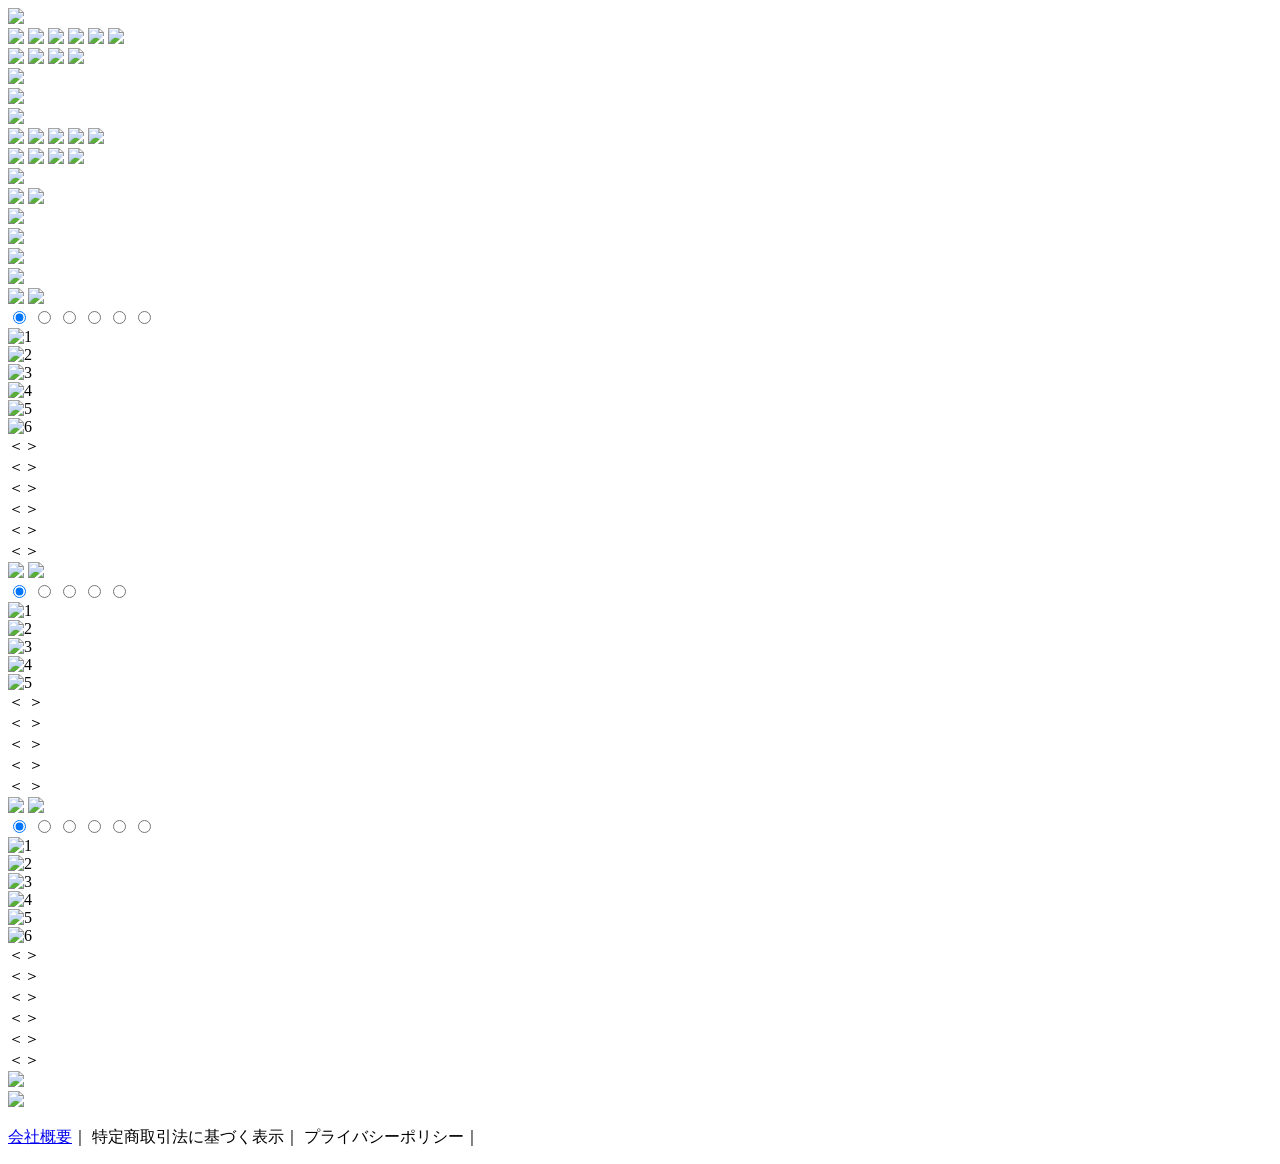
==== index.html @ 99e42de5 "Add files via upload" ====
<!doctype html>
<html>
<head>
<meta charset="UTF-8">
<meta name="viewport" content="width=device-width, initial-scale=1.0">
<link rel="stylesheet" href="css/style.css">

<title>kunoichi</title>

</head>

<body>
	<div class="lp_wrap">
		<section class="fv">
			<img src="img/fv.png">
		</section>
	
		<section class="sv">
			<img class="fade-rightin" src="img/SV_cnt1_img1.png">
			<img class="fade-leftin" src="img/SV_cnt1_img2.png">
			<img class="fade-in" src="img/SV_cnt1_ttl.png">
			<img src="img/cnt1-1.png">
			<img src="img/mov_kekkan.gif">
			<img src="img/cnt1-2.png">
		</section>	
		
		<section class="cnt2">
			<img class="fade-in" src="img/cnt2_ttl.png">
			<img class="wipe-leftin" src="img/cnt2_txt_01.png">
			<img class="wipe-leftin-low" src="img/cnt2_txt_02.png">
			<img src="img/cnt2_01_3.png">
			<div class="kouka"><img class="rotate-box" src="img/cnt2_circle.png"></div>
			<img src="img/cnt2_03.png">
		</section>
		
		<section class="cnt3">
			<img class="fade-in" src="img/cnt3_ttl.png">
		</section>
		
		<section class="cnt4">
			<img class="fade-in" src="img/cnt4_ttl.png">
			<img class="fade-in" src="img/cnt4_img1.png">
			<img src="img/cnt4_03.png">
			<img class="fade-in" src="img/cnt4_img2.png">
			<img src="img/cnt4_05.png">
		</section>
		
		<section class="cnt5">
			<img class="fade-downin" src="img/cnt5_01.png">
			<img class="fade-rightin" src="img/cnt5_02.png">
			<img class="fade-leftin" src="img/cnt5_03.png">
			<img class="fade-rightin" src="img/cnt5_04.png">
		</section>		
		
			<section class="cnt6">
			  <img src="img/cnt6_01.png">
			  <div class="synergy">
				<img class="wipe-in" src="img/cnt6_circle.png">
				<img class="fade-in" src="img/cnt6_txt.png">
			  </div>
			</section>
		
			<section class="cnt7">
				<img src="img/cnt7.png">
			</section>

			<section class="cnt8-9">
				<img src="img/cnt8-9.png">
			</section>
			
			<section class="cnt10">
				<img src="img/cnt10.png">
			</section>

			<section class="cta">
				<img class="btn" src="img/cta_tantai.png">
			</section>
			
			<section class="voice">
				<img class="fade-in" src="img/voice_ttl.png">
				<img src="img/voice_02.png">
				
				<div class="slider-outer case1">
				  <div class="slider-container">
					<input type="radio" name="slider" id="s1" checked>
					<input type="radio" name="slider" id="s2">
					<input type="radio" name="slider" id="s3">
					<input type="radio" name="slider" id="s4">
					<input type="radio" name="slider" id="s5">
					<input type="radio" name="slider" id="s6">

					<div class="slides">
					  <div class="slide-item"><img src="img/case1_1.png" alt="1"></div>
					  <div class="slide-item"><img src="img/case1_2.png" alt="2"></div>
					  <div class="slide-item"><img src="img/case1_3.png" alt="3"></div>
					  <div class="slide-item"><img src="img/case1_4.png" alt="4"></div>
					  <div class="slide-item"><img src="img/case1_5.png" alt="5"></div>
					  <div class="slide-item"><img src="img/case1_6.png" alt="6"></div>
					</div>

					<div class="arrows">
					  <div class="arrow-set" id="arrows1"><label for="s6" class="prev">＜</label><label for="s2" class="next">＞</label></div>
					  <div class="arrow-set" id="arrows2"><label for="s1" class="prev">＜</label><label for="s3" class="next">＞</label></div>
					  <div class="arrow-set" id="arrows3"><label for="s2" class="prev">＜</label><label for="s4" class="next">＞</label></div>
					  <div class="arrow-set" id="arrows4"><label for="s3" class="prev">＜</label><label for="s5" class="next">＞</label></div>
					  <div class="arrow-set" id="arrows5"><label for="s4" class="prev">＜</label><label for="s6" class="next">＞</label></div>
					  <div class="arrow-set" id="arrows6"><label for="s5" class="prev">＜</label><label for="s1" class="next">＞</label></div>
					</div>

					<div class="dots">
					  <label for="s1"></label><label for="s2"></label><label for="s3"></label>
					  <label for="s4"></label><label for="s5"></label><label for="s6"></label>
					</div>
				  </div>
				</div>
				
				<img src="img/voice_04.png">
				<img src="img/voice_05.png">
				<div class="slider-outer">
				  <div class="slider-container">
					<input type="radio" name="slider2" id="s2-1" checked>
					<input type="radio" name="slider2" id="s2-2">
					<input type="radio" name="slider2" id="s2-3">
					<input type="radio" name="slider2" id="s2-4">
					<input type="radio" name="slider2" id="s2-5">

					<div class="slides slides-5">
						<div class="slide-item"><img src="img/case2_1.png" alt="1"></div>
					  	<div class="slide-item"><img src="img/case2_2.png" alt="2"></div>
					  	<div class="slide-item"><img src="img/case2_3.png" alt="3"></div>
					  	<div class="slide-item"><img src="img/case2_4.png" alt="4"></div>
					  	<div class="slide-item"><img src="img/case2_5.png" alt="5"></div>
					</div>

					<div class="arrows">
						<div class="arrow-set" id="arrows2-1">
						  <label for="s2-5" class="prev">＜</label>
						  <label for="s2-2" class="next">＞</label>
						</div>
						<div class="arrow-set" id="arrows2-2">
						  <label for="s2-1" class="prev">＜</label>
						  <label for="s2-3" class="next">＞</label>
						</div>
						<div class="arrow-set" id="arrows2-3">
						  <label for="s2-2" class="prev">＜</label>
						  <label for="s2-4" class="next">＞</label>
						</div>
						<div class="arrow-set" id="arrows2-4">
						  <label for="s2-3" class="prev">＜</label>
						  <label for="s2-5" class="next">＞</label>
						</div>
						<div class="arrow-set" id="arrows2-5">
						  <label for="s2-4" class="prev">＜</label>
						  <label for="s2-1" class="next">＞</label>
						</div>
					  </div>

					<div class="dots">
					  <label for="s2-1"></label>
					  <label for="s2-2"></label>
					  <label for="s2-3"></label>
					  <label for="s2-4"></label>
					  <label for="s2-5"></label>
					</div>
				  </div>
				</div>
				<img src="img/voice_07.png">
				<img src="img/voice_08.png">
				<div class="slider-outer case3">
				  <div class="slider-container">
					<input type="radio" name="slider3" id="s3-1" checked>
					<input type="radio" name="slider3" id="s3-2">
					<input type="radio" name="slider3" id="s3-3">
					<input type="radio" name="slider3" id="s3-4">
					<input type="radio" name="slider3" id="s3-5">
					<input type="radio" name="slider3" id="s3-6">

					<div class="slides">
					  <div class="slide-item"><img src="img/case3_1.png" alt="1"></div>
					  <div class="slide-item"><img src="img/case3_2.png" alt="2"></div>
					  <div class="slide-item"><img src="img/case3_3.png" alt="3"></div>
					  <div class="slide-item"><img src="img/case3_4.png" alt="4"></div>
					  <div class="slide-item"><img src="img/case3_5.png" alt="5"></div>
					  <div class="slide-item"><img src="img/case3_6.png" alt="6"></div>
					</div>

					<div class="arrows">
					  <div class="arrow-set" id="arrows3-1"><label for="s3-6" class="prev">＜</label><label for="s3-2" class="next">＞</label></div>
					  <div class="arrow-set" id="arrows3-2"><label for="s3-1" class="prev">＜</label><label for="s3-3" class="next">＞</label></div>
					  <div class="arrow-set" id="arrows3-3"><label for="s3-2" class="prev">＜</label><label for="s3-4" class="next">＞</label></div>
					  <div class="arrow-set" id="arrows3-4"><label for="s3-3" class="prev">＜</label><label for="s3-5" class="next">＞</label></div>
					  <div class="arrow-set" id="arrows3-5"><label for="s3-4" class="prev">＜</label><label for="s3-6" class="next">＞</label></div>
					  <div class="arrow-set" id="arrows3-6"><label for="s3-5" class="prev">＜</label><label for="s3-1" class="next">＞</label></div>
					</div>

					<div class="dots">
					  <label for="s3-1"></label><label for="s3-2"></label><label for="s3-3"></label>
					  <label for="s3-4"></label><label for="s3-5"></label><label for="s3-6"></label>
					</div>
				  </div>
				</div>
				<img src="img/voice_10.png">
			</section>

			<section class="cnt7cta">
				<img class="btn_2" src="img/cta.png">
			</section>
			
			<section class="footer">
				<p><a href="company.html">会社概要</a>｜
					<a>特定商取引法に基づく表示</a>｜
					<a>プライバシーポリシー</a>｜</p>
			</section>
	</div>
	<script src="js/main.js"></script>
</body>
</html>
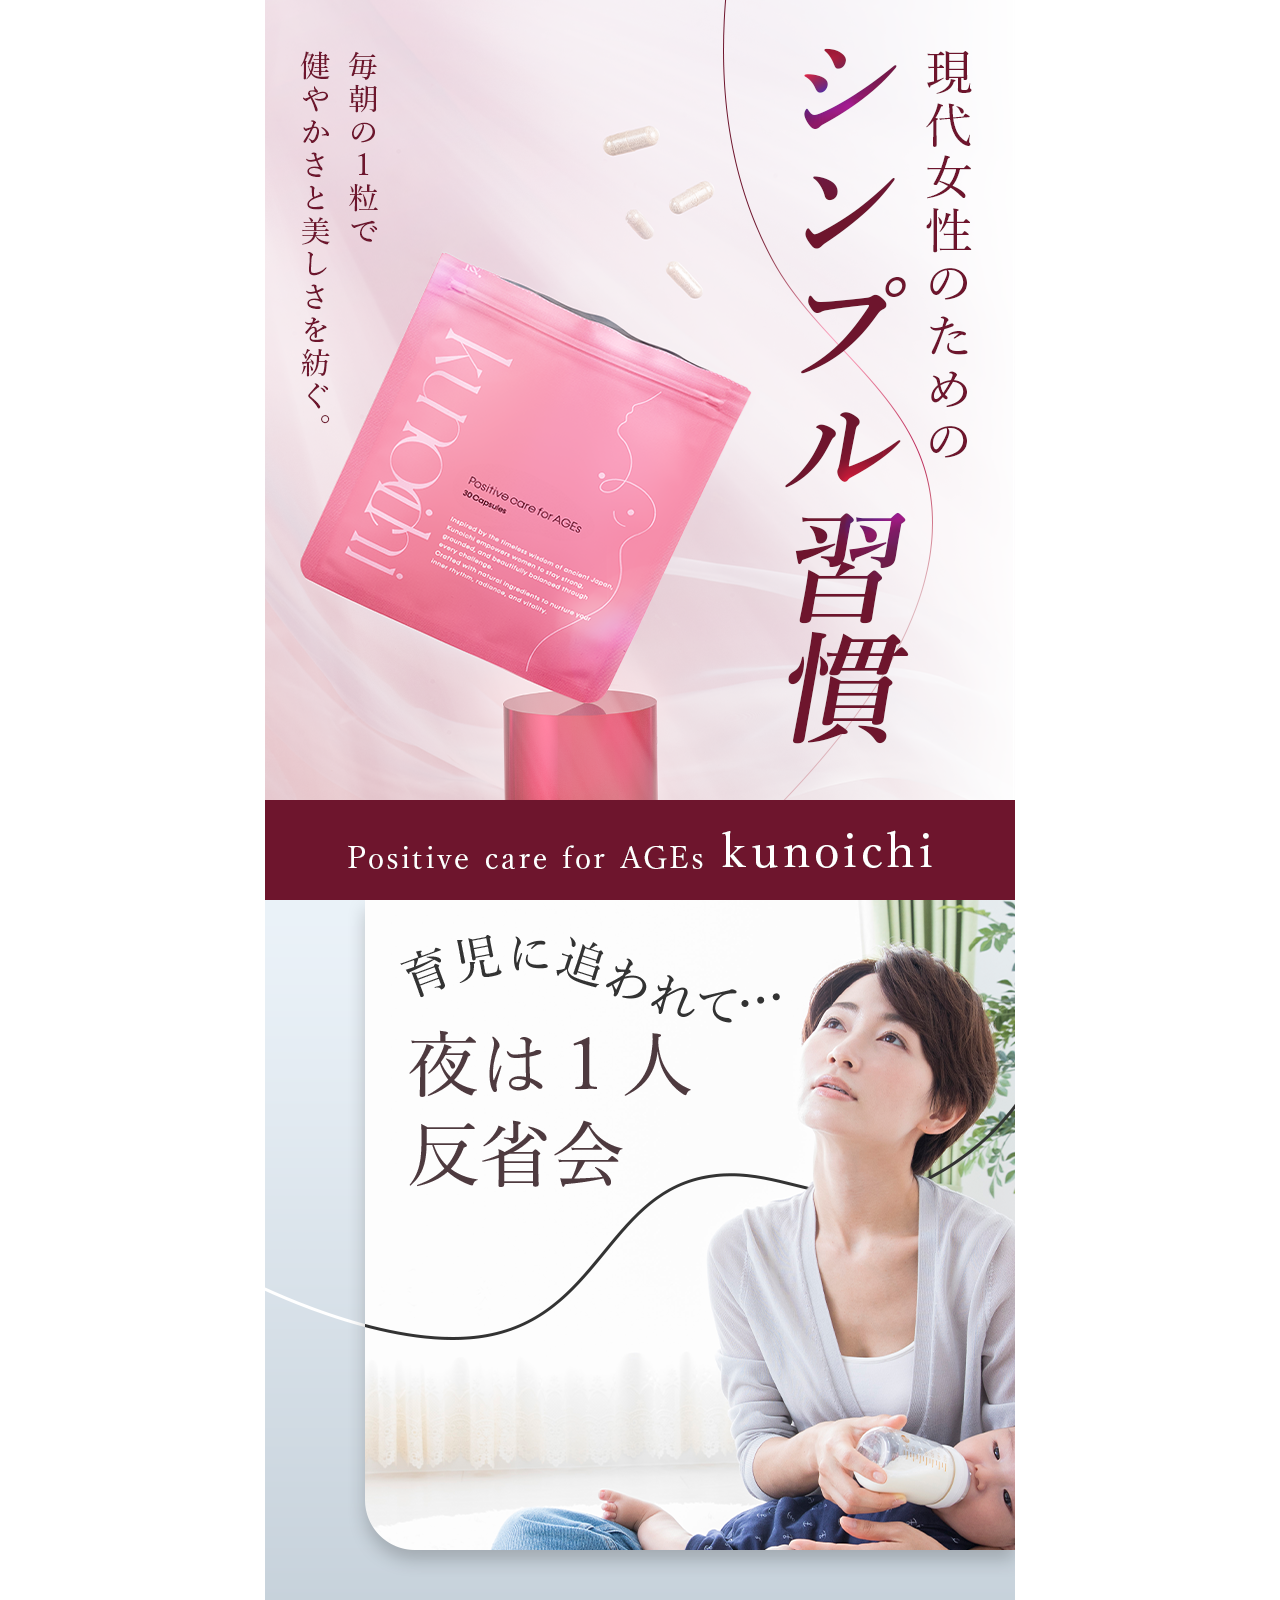
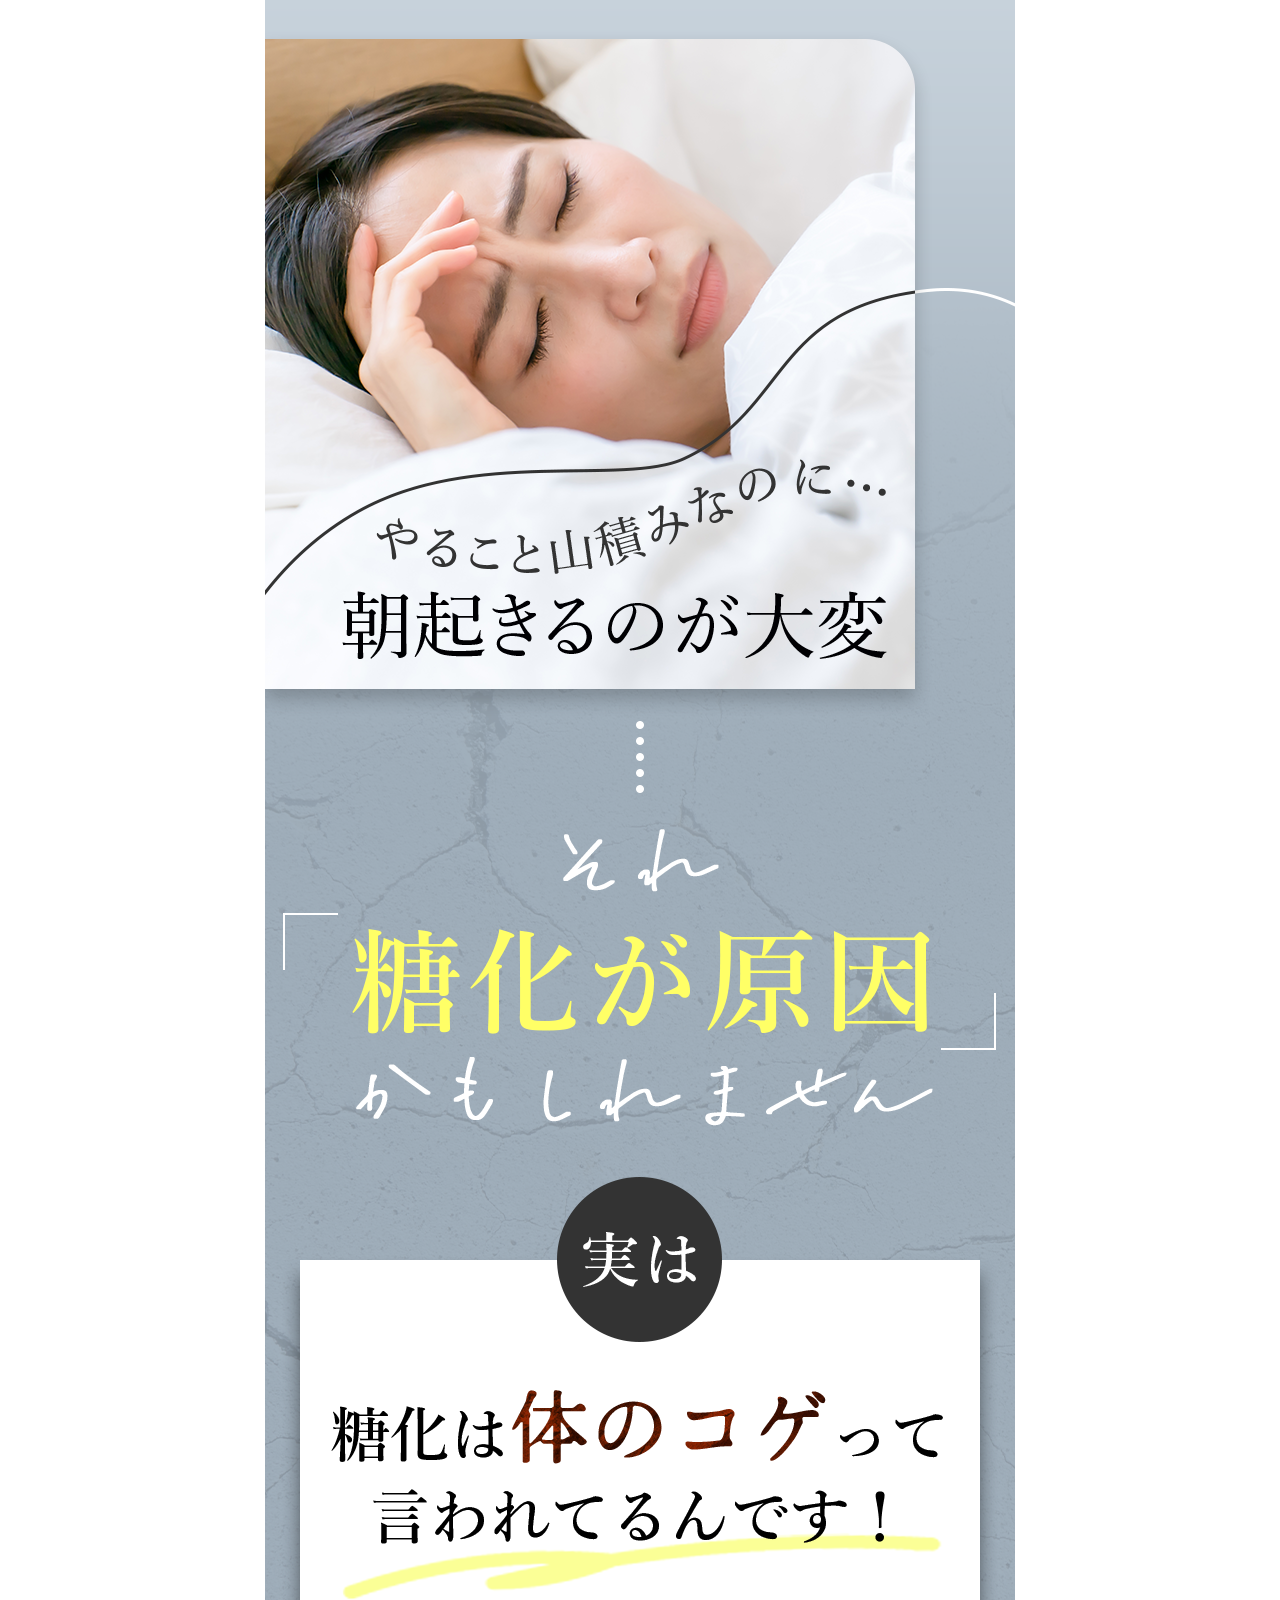
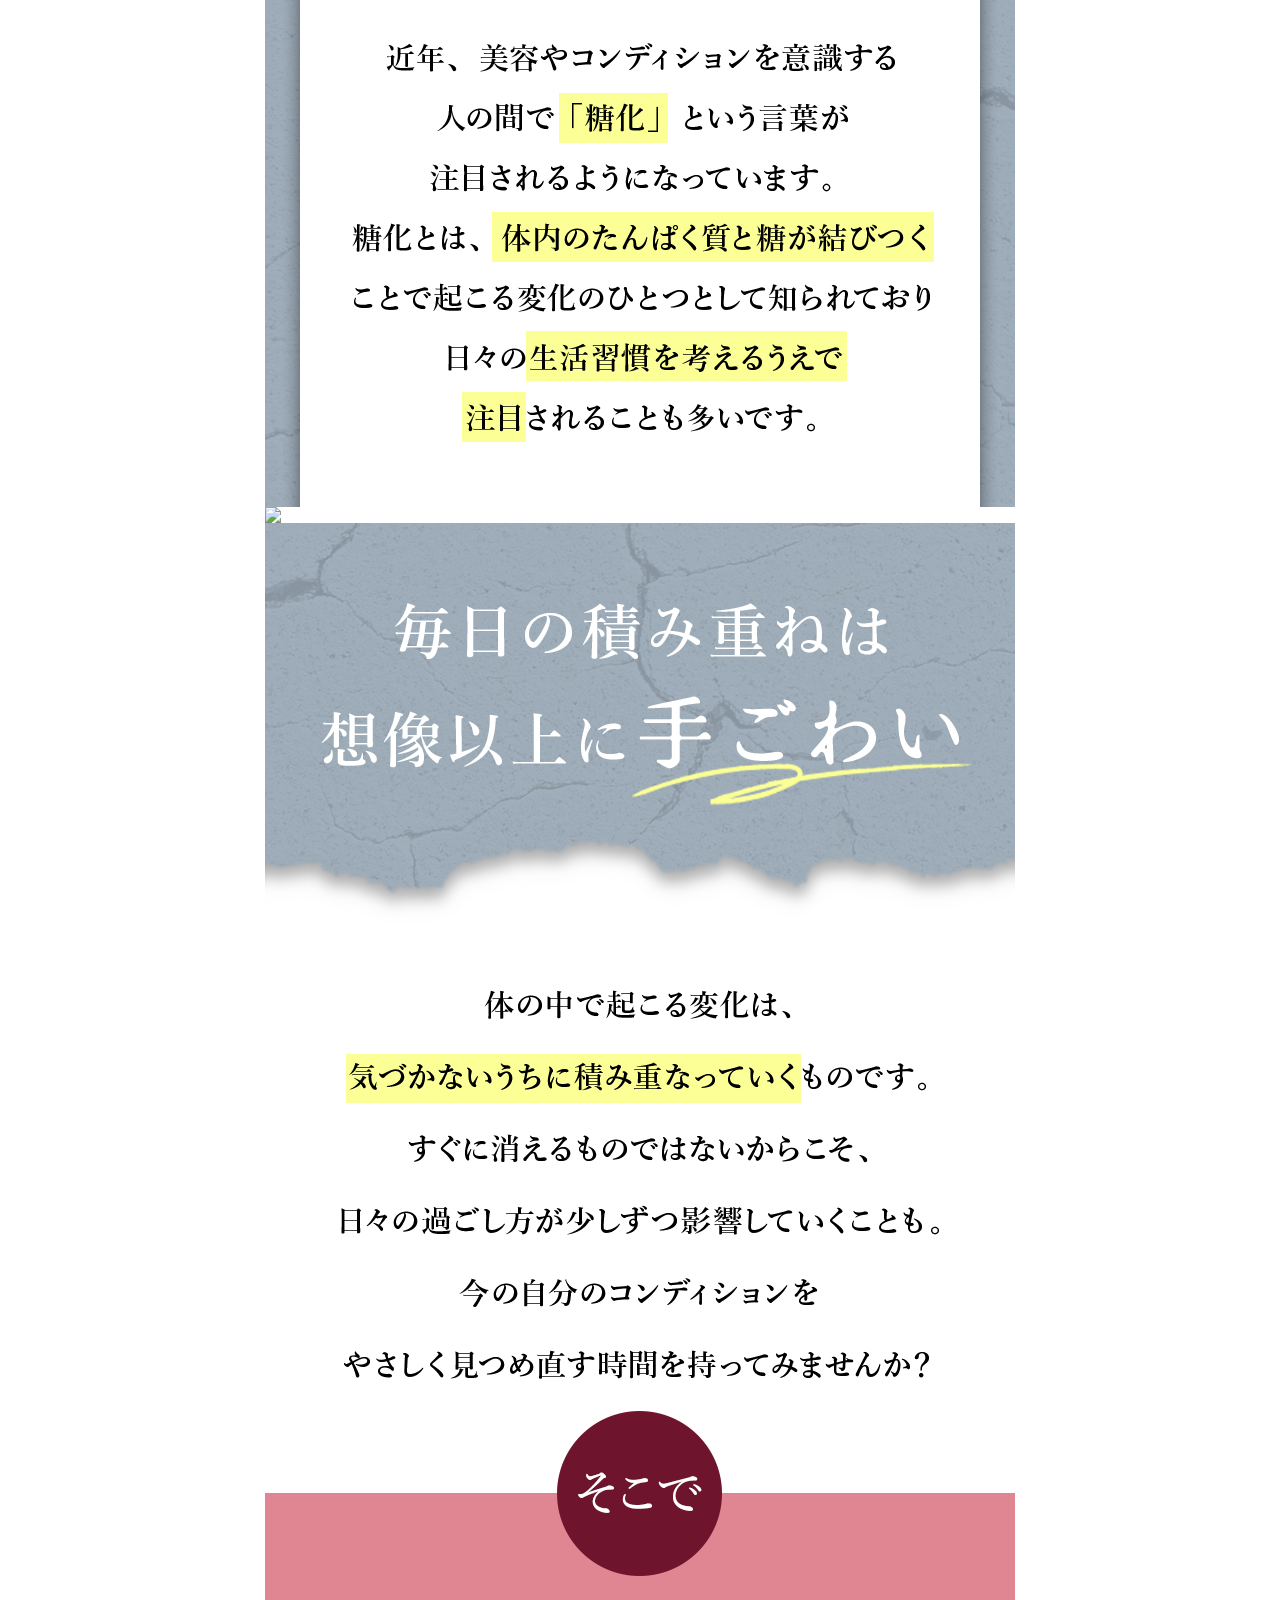
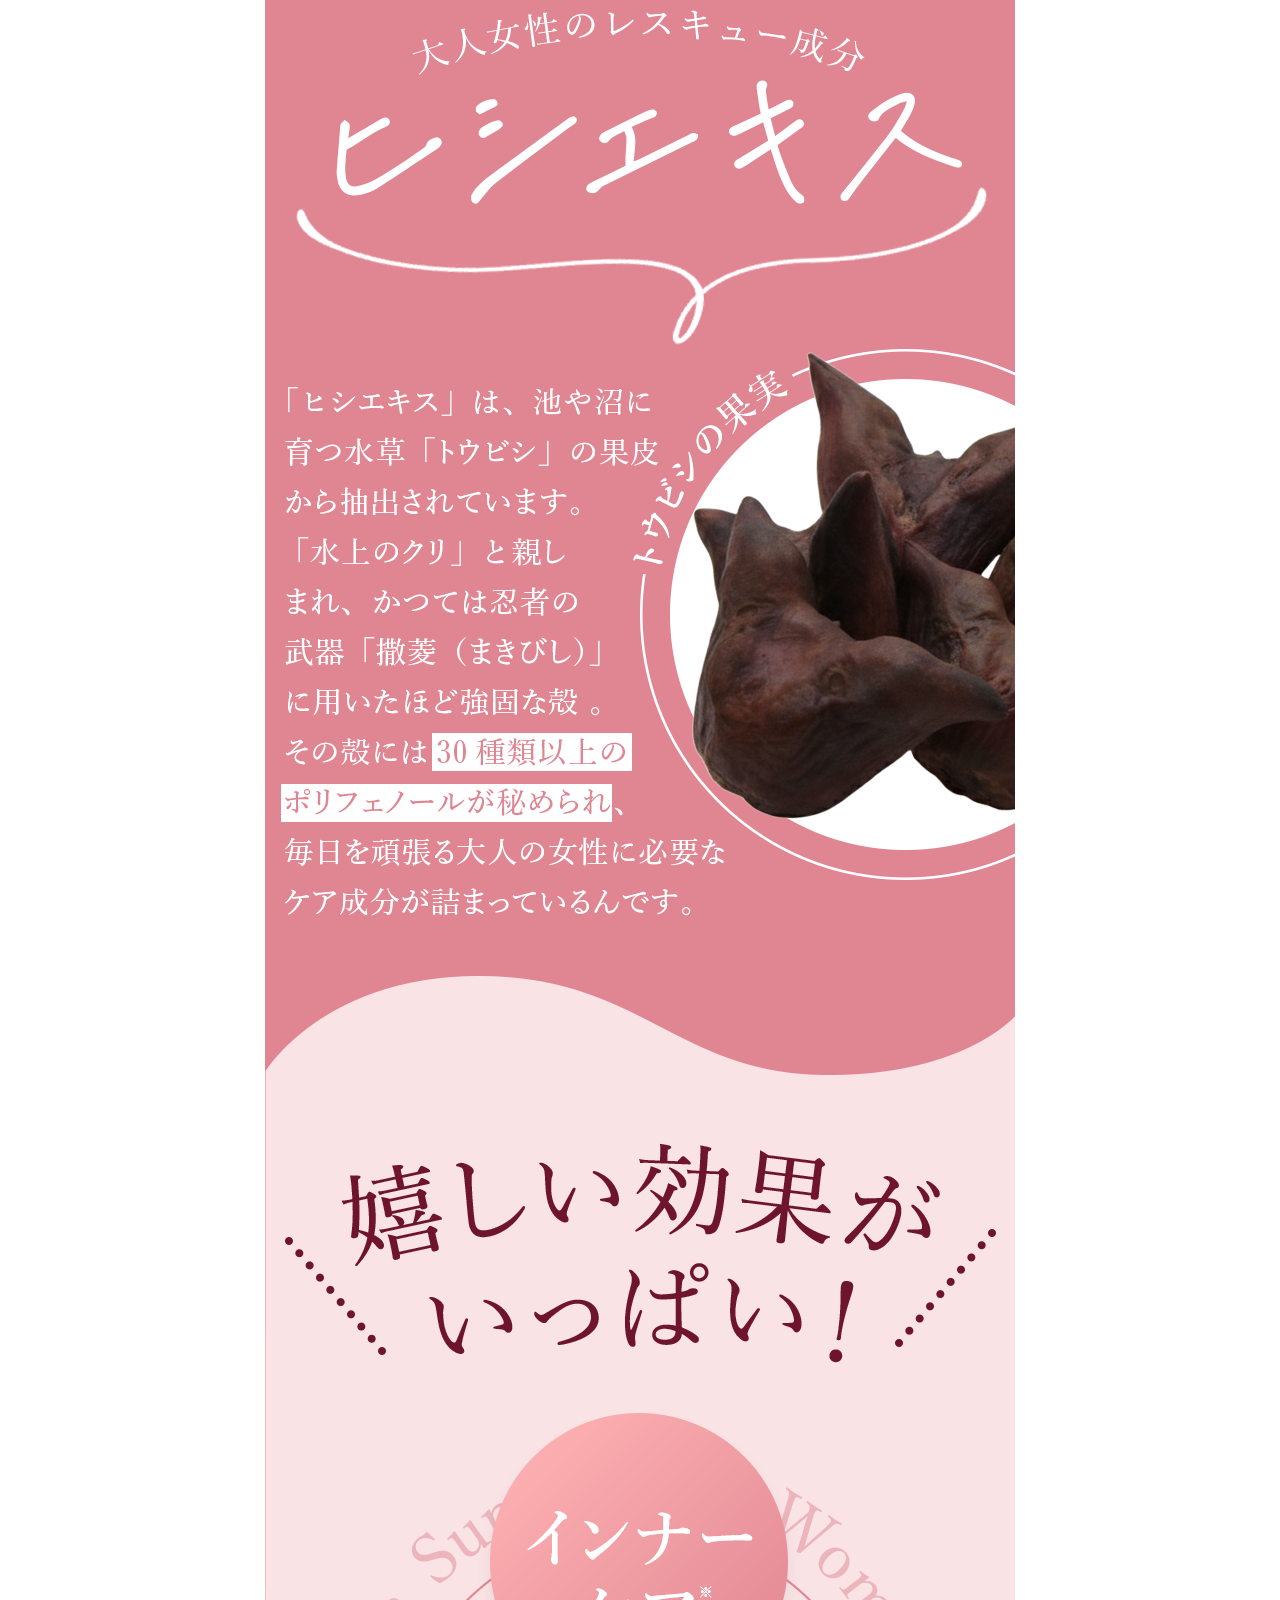
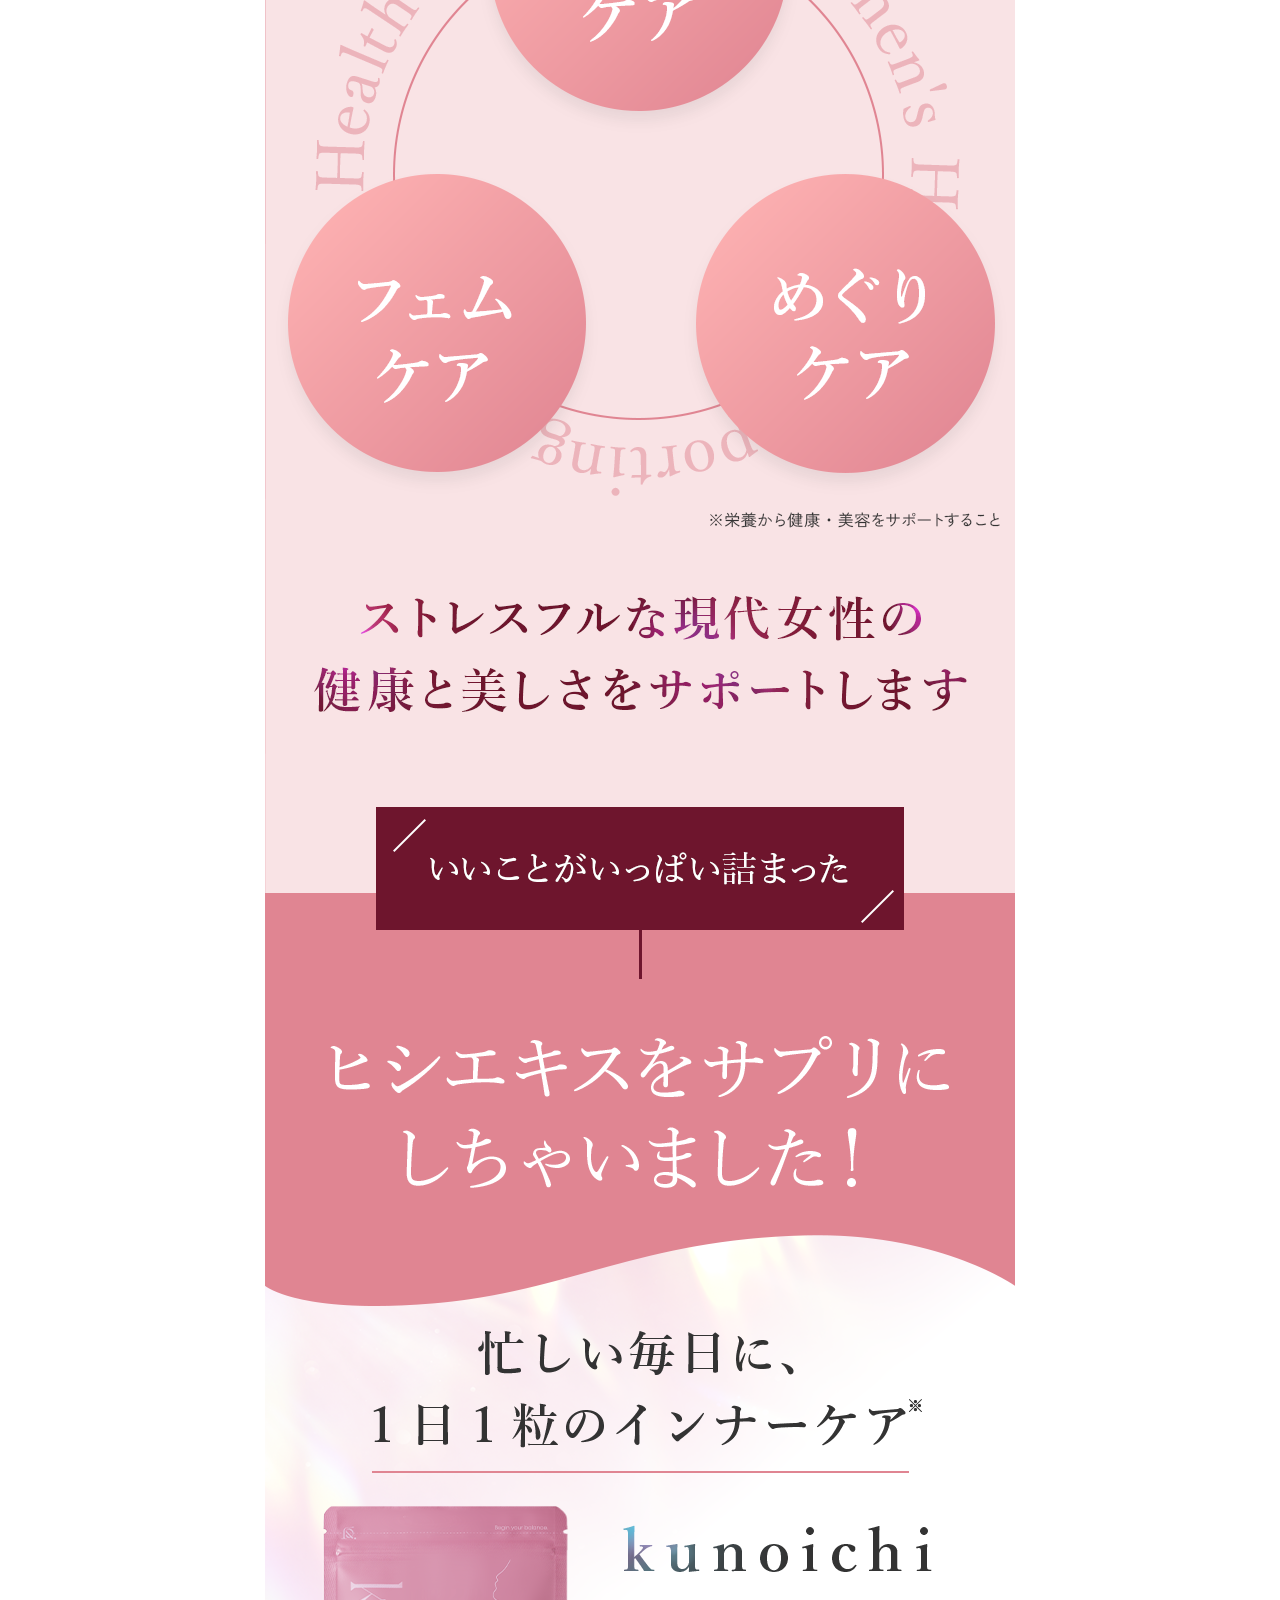
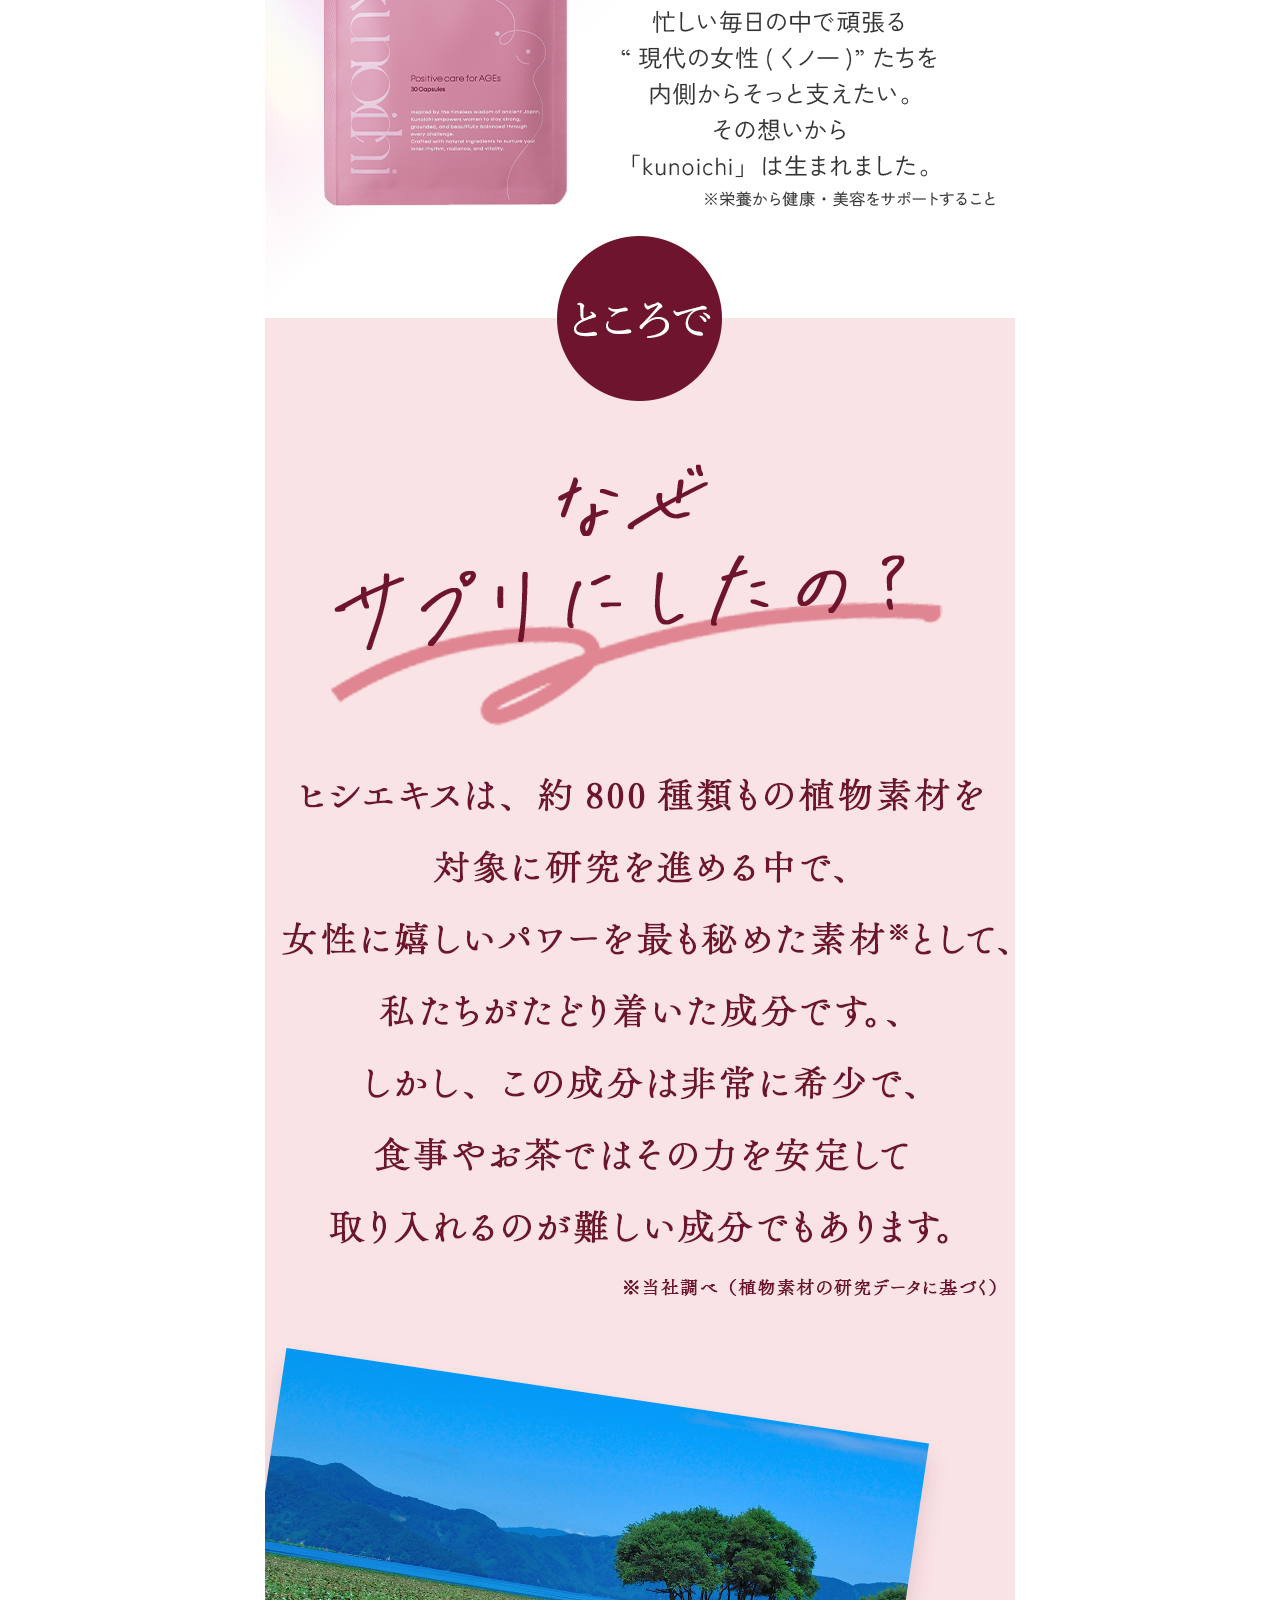
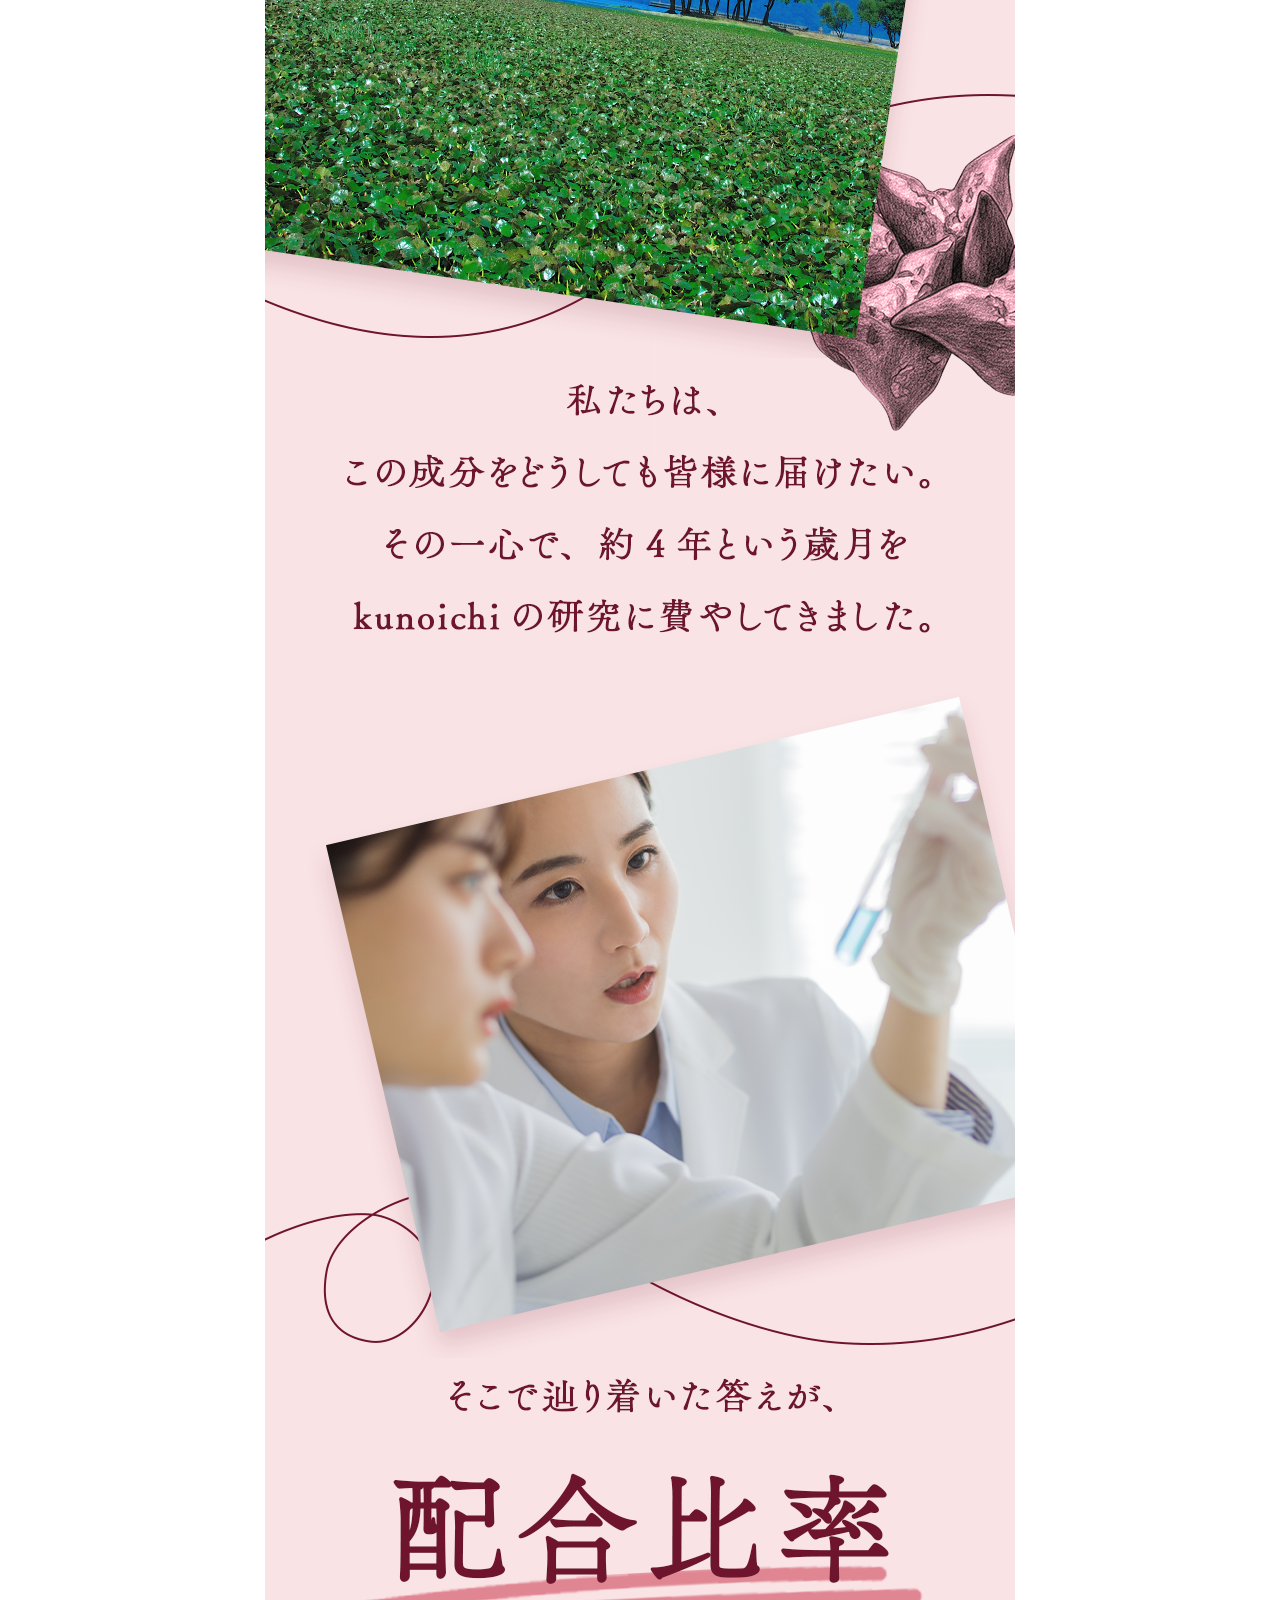
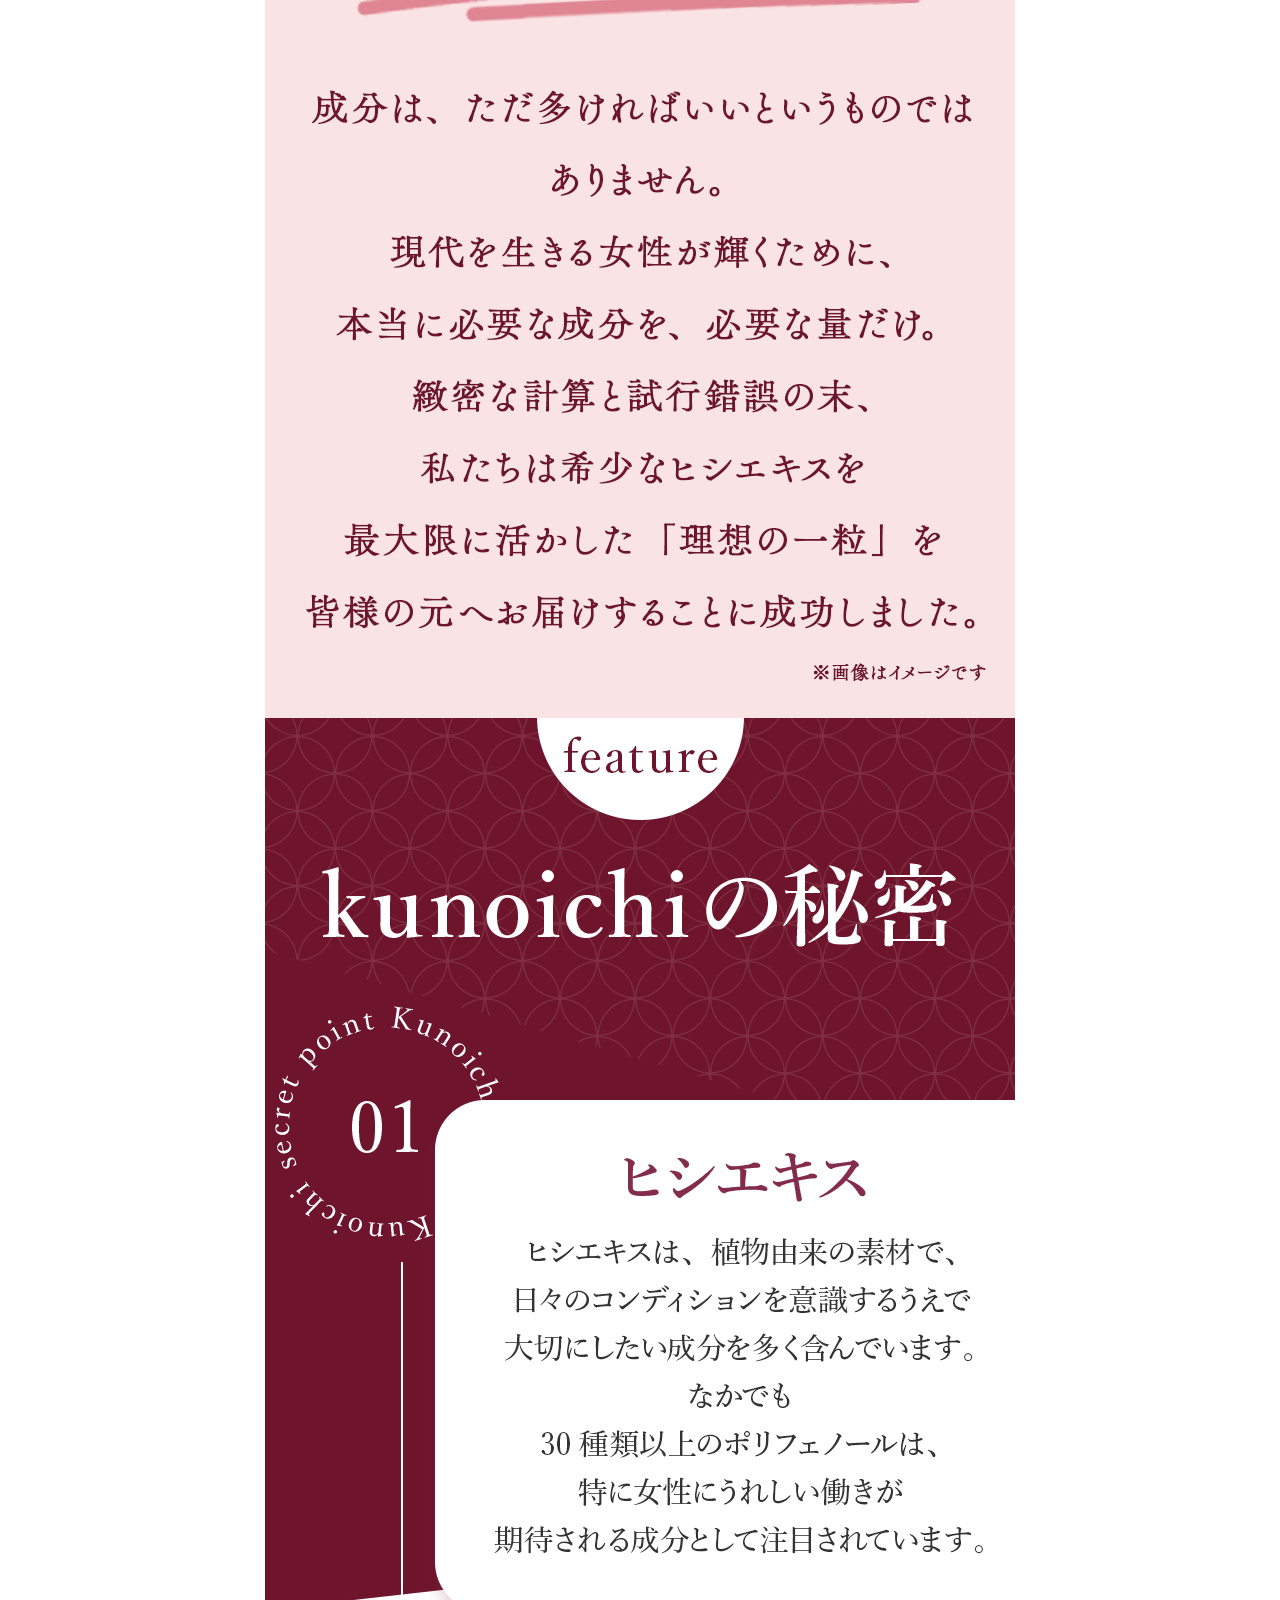
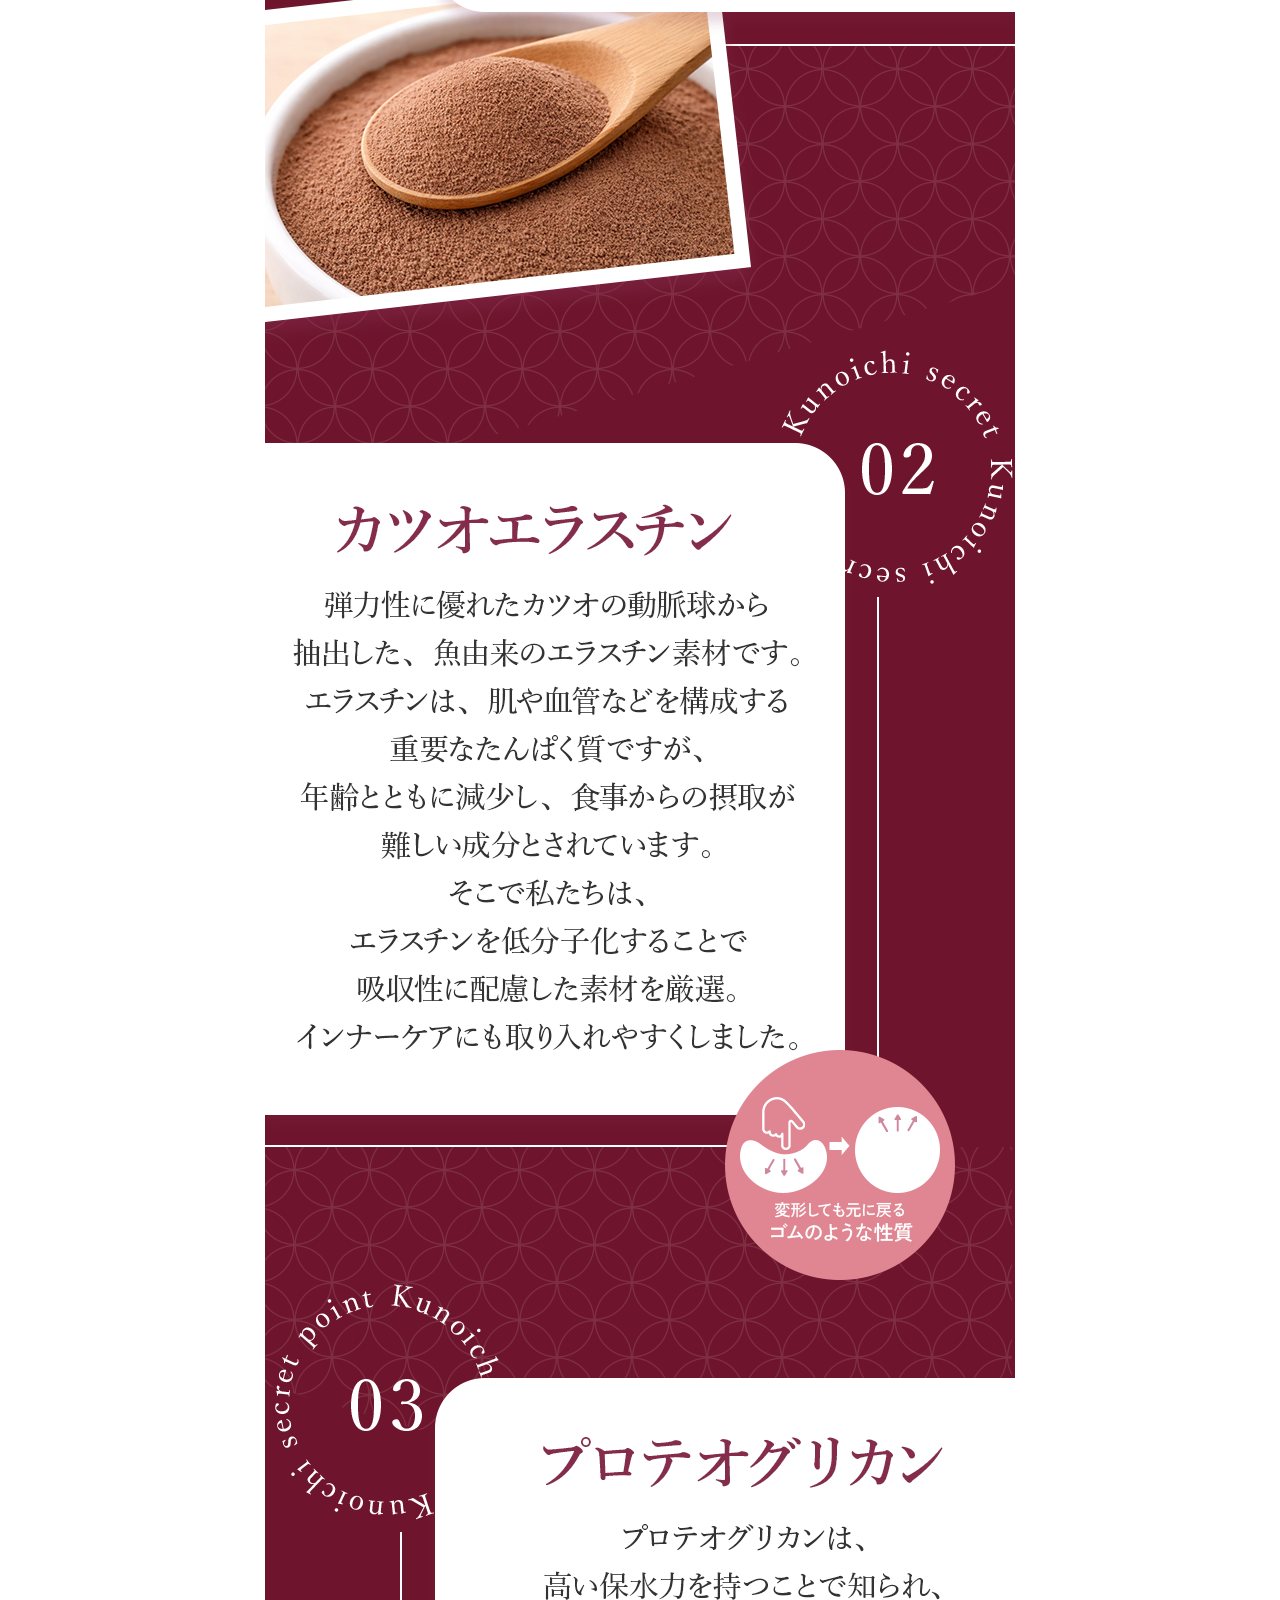
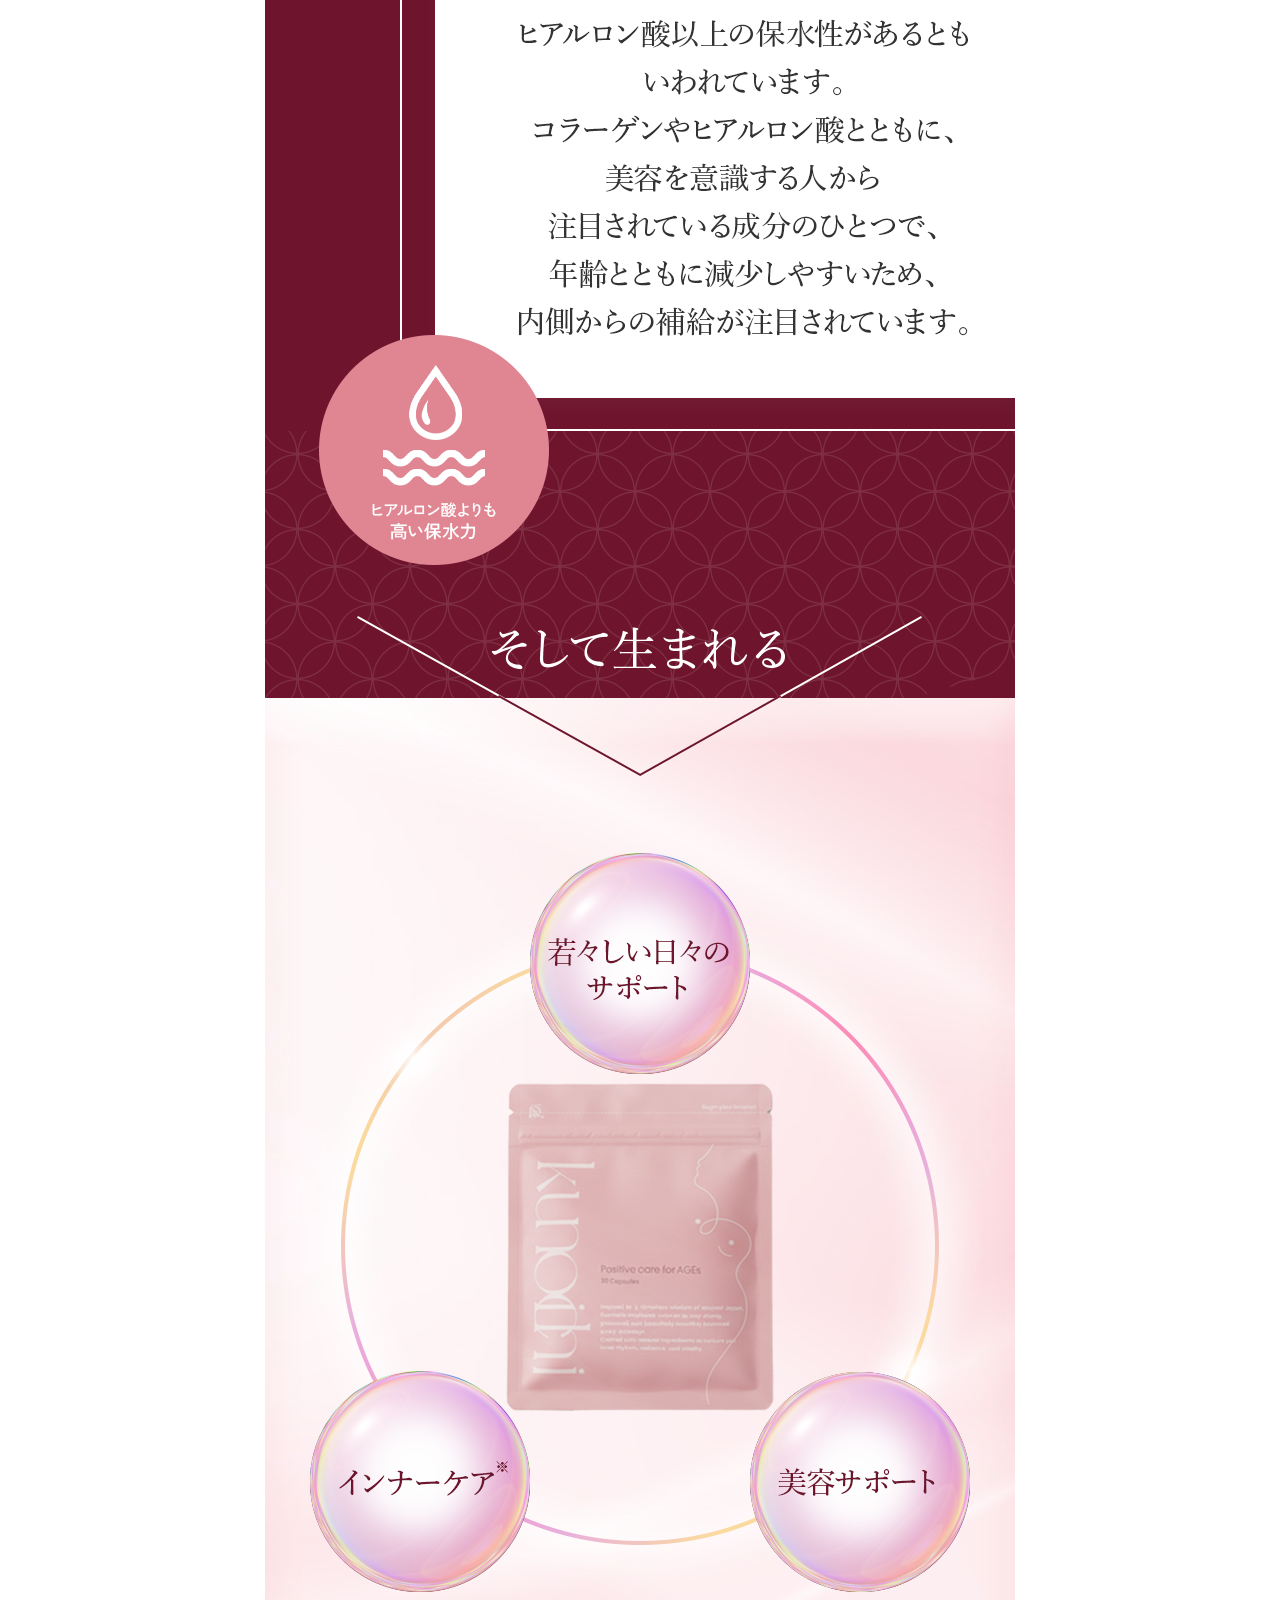
==== commit 85d0e1de: "Add files via upload" ====
--- a/index.html
+++ b/index.html
@@ -12,7 +12,7 @@
 <body>
 	<div class="lp_wrap">
 		<section class="fv">
-			<img src="img/fv.png">
+			<img src="img/FV.png">
 		</section>
 	
 		<section class="sv">
--- a/css/style.css
+++ b/css/style.css
@@ -0,0 +1,507 @@
+@charset "UTF-8";
+/* CSS Document */
+
+body {
+    margin: 0;
+    padding: 0;
+}
+
+section {
+    margin: 0;
+    padding: 0;
+}
+
+.lp_wrap {
+    width: 100%;
+    max-width: 750px;
+    margin: 0 auto;
+    overflow: hidden;
+    position: relative;
+    background-color: #fff;
+}
+
+.lp_company_wrap {
+    width: 100%;
+    max-width: 750px;
+    margin: 0 auto;
+    overflow: hidden;
+    box-shadow: 0 0 10px 2px #d6d6d6;
+    position: relative;
+    background-color: #fff;
+    padding: 15px;
+}
+
+.lp_wrap img {
+    max-width: 100%;
+    width: 100%;
+    margin: 0;
+    display: block;
+}
+
+.lp_wrap .box {
+    position: relative;
+}
+
+/* 各セクション設定 */
+.sv {
+    background: url(../img/SV_cnt1.png) no-repeat top center / 100%;
+    top: 0;
+}
+
+.cnt2 {
+    position: relative;
+    background: url("../img/cnt2_01.png") no-repeat top center / 100%;
+    top: 0;
+}
+
+.cnt2::before {
+    content: "";
+    background: url("../img/section1.png") no-repeat top center / 100%;
+    position: absolute;
+    width: 100%;
+    aspect-ratio: 750 / 166;
+    top: 0;
+    left: 50%;
+    transform: translate(-50%, -50%);
+    display: block;
+    z-index: 1;
+}
+
+.cnt2 .kouka {
+    position: relative;
+    background: url(../img/cnt2_02.png) no-repeat top center / 100%;
+    top: 0;
+}
+
+.kouka::before {
+    content: "";
+    background: url(../img/cnt2_kouka.png) no-repeat top center / 100%;
+    position: absolute;
+    width: 100%;
+    aspect-ratio: 750 / 750;
+    top: 0;
+    left: 0;
+    transform: translate(0, 0);
+    display: block;
+    z-index: 1;
+}
+
+.cnt3 {
+    position: relative;
+    background: url(../img/cnt3.png) no-repeat top center / 100%;
+    top: 0;
+}
+
+.cnt3::before {
+    content: "";
+    background: url("../img/section2.png") no-repeat top center / 100%;
+    position: absolute;
+    width: 100%;
+    aspect-ratio: 750 / 172;
+    top: 0;
+    left: 50%;
+    transform: translate(-50%, -50%);
+    display: block;
+    z-index: 1;
+}
+
+.cnt4 {
+    position: relative;
+    background: url("../img/cnt4.png") no-repeat top center / 100%;
+    top: 0;
+}
+
+.cnt4::before {
+    content: "";
+    background: url("../img/section3.png") no-repeat top center / 100%;
+    position: absolute;
+    width: 100%;
+    aspect-ratio: 750 / 166;
+    top: 0;
+    left: 50%;
+    transform: translate(-50%, -50%);
+    display: block;
+    z-index: 1;
+}
+
+.cnt5 {
+    position: relative;
+    background: url("../img/cnt5.png") no-repeat top center / 100%;
+    top: 0;
+}
+
+.cnt6 {
+    position: relative;
+    background: url("../img/cnt6.png") no-repeat top center / 100%;
+    top: 0;
+}
+
+.cnt6::before {
+    content: "";
+    background: url(../img/section4.png) no-repeat top center / 100%;
+    position: absolute;
+    width: 100%;
+    aspect-ratio: 750 / 166;
+    top: 0;
+    left: 50%;
+    transform: translate(-50%, -50%);
+    display: block;
+    z-index: 1;
+}
+
+.synergy::before {
+    content: "";
+    background: url(../img/cnt6_synergy.png) no-repeat top center / 100%;
+    position: absolute;
+    width: 100%;
+    aspect-ratio: 750 / 750;
+    left: 0;
+    transform: translate(0, 0);
+    display: block;
+    z-index: 1;
+}
+
+.voice {
+    position: relative;
+    background: url("../img/voice.png") no-repeat top center / 100%;
+    top: 0;
+}
+
+.cnt7cta {
+    position: relative;
+    background: url("../img/cnt7cta.png") no-repeat top center / 100%;
+    top: 0;
+}
+
+.footer {
+    position: relative;
+    text-align: center;
+    font-size: 15px;
+}
+
+a {
+    text-decoration: none;
+    color: inherit;
+    outline: none;
+}
+
+/* フェードインアニメ */
+.fade-in {
+    opacity: 0;
+    transform: translateY(30px);
+    transition: opacity 1s ease, transform 1s ease;
+}
+
+.fade-in.is-visible {
+    opacity: 1;
+    transform: translateY(0);
+}
+
+/* 右から */
+.fade-rightin {
+    opacity: 0;
+    transform: translateX(30px);
+    transition: opacity 1s ease, transform 1s ease;
+}
+
+.fade-rightin.is-visible {
+    opacity: 1;
+    transform: translateX(0);
+}
+
+/* 左から */
+.fade-leftin {
+    opacity: 0;
+    transform: translateX(-30px);
+    transition: opacity 1s ease, transform 1s ease;
+}
+
+.fade-leftin.is-visible {
+    opacity: 1;
+    transform: translateX(0);
+}
+
+/* 上から */
+.fade-downin {
+    opacity: 0;
+    transform: translateY(-30px);
+    transition: opacity 1s ease, transform 1s ease;
+}
+
+.fade-downin.is-visible {
+    opacity: 1;
+    transform: translateY(0);
+}
+
+/* 左からワイプ */
+.wipe-leftin {
+    display: block;
+    opacity: 0;
+    clip-path: inset(0 100% 0 0);
+    -webkit-clip-path: inset(0 100% 0 0);
+    transition:
+        clip-path 1.5s ease,
+        -webkit-clip-path 1.5s ease,
+        opacity 1.5s ease;
+    will-change: clip-path, opacity;
+}
+
+.wipe-leftin.is-visible {
+    opacity: 1;
+    clip-path: inset(0 0 0 0);
+    -webkit-clip-path: inset(0 0 0 0);
+}
+
+
+/* 左からワイプ遅め */
+.wipe-leftin-low {
+    display: block;
+    opacity: 0;
+    clip-path: inset(0 100% 0 0);
+    -webkit-clip-path: inset(0 100% 0 0);
+    transition:
+        clip-path 1.5s ease,
+        -webkit-clip-path 1.5s ease,
+        opacity 1.5s ease;
+    will-change: clip-path, opacity;
+}
+
+.wipe-leftin-low.is-visible {
+    opacity: 1;
+    clip-path: inset(0 0 0 0);
+    -webkit-clip-path: inset(0 0 0 0);
+	transition-delay: 0.5s;
+}
+
+/* 回転アニメーション */
+.rotate-box {
+    width: 100%;
+    height: 100%;
+    margin: 0 auto;
+    animation: rotateAnimation 15s linear infinite;
+}
+
+@keyframes rotateAnimation {
+    from {
+        transform: rotate(0deg);
+    }
+    to {
+        transform: rotate(360deg);
+    }
+}
+
+/* 円形ワイプ */
+@property --angle {
+    syntax: '<angle>';
+    initial-value: 0deg;
+    inherits: false;
+}
+
+.wipe-in {
+    opacity: 1;
+    mask-image: conic-gradient(#000 var(--angle), transparent var(--angle));
+    -webkit-mask-image: conic-gradient(#000 var(--angle), transparent var(--angle));
+    transition: opacity 0.3s;
+}
+
+.wipe-in.is-visible {
+    animation: wipeIn 1.5s linear forwards;
+}
+
+@keyframes wipeIn {
+    from {
+        --angle: 0deg;
+    }
+    to {
+        --angle: 360deg;
+    }
+}
+
+/* ボタンアニメーション */
+.btn {
+    display: block;
+    width: 100%;
+    text-align: center;
+    cursor: pointer;
+    animation: buruburu 1s linear infinite;
+    scale: 1;
+}
+
+@keyframes buruburu {
+    0% { transform: translateX(0); }
+    7% { transform: translateX(-10px); }
+    14% { transform: translateX(10px); }
+    20% { transform: translateX(-10px); }
+    32% { transform: translateX(10px); }
+    40% { transform: translateX(0px); }
+}
+
+.btn_2 {
+    display: block;
+    width: 100%;
+    text-align: center;
+    cursor: pointer;
+    animation: fuwafuwa 1.5s linear infinite;
+    scale: 1;
+}
+
+@keyframes fuwafuwa {
+    0% { transform: translateY(0px); }
+    50% { transform: translateY(10px); }
+    100% { transform: translateY(0px); }
+}
+
+/* スライダー設定 */
+.slider-outer {
+    width: 100%;
+    max-width: 750px;
+    margin: 0 auto;
+    background: url("../img/voice_03.png") no-repeat center center;
+    background-size: cover;
+}
+
+.slider-container {
+    position: relative;
+    width: 100%;
+    overflow: hidden;
+    aspect-ratio: 1 / 1;
+}
+
+input[type="radio"] {
+    display: none;
+}
+
+.slides {
+    display: flex;
+    width: 100%;
+    height: 100%;
+    transition: transform 0.5s ease;
+}
+
+.slide-item {
+    min-width: 100%;
+    height: 100%;
+}
+
+.slide-item img {
+    width: 100%;
+    height: 100%;
+    object-fit: cover;
+    display: block;
+}
+
+.prev,
+.next {
+    position: absolute;
+    top: 50%;
+    transform: translateY(-50%);
+    background: rgba(0, 0, 0, 0.4);
+    color: #fff;
+    padding: 15px 12px;
+    cursor: pointer;
+    font-size: 24px;
+    z-index: 10;
+}
+
+.prev { left: 0; }
+.next { right: 0; }
+
+.dots {
+    position: absolute;
+    bottom: 15px;
+    left: 50%;
+    transform: translateX(-50%);
+    display: flex;
+    gap: 12px;
+    z-index: 10;
+}
+
+.dots label {
+    width: 12px;
+    height: 12px;
+    background: rgba(110, 21, 45, 0.3);
+    border-radius: 50%;
+    cursor: pointer;
+}
+
+/* --- case1 6枚スライダー --- */
+#s1:checked ~ .slides { transform: translateX(0%); }
+#s2:checked ~ .slides { transform: translateX(-100%); }
+#s3:checked ~ .slides { transform: translateX(-200%); }
+#s4:checked ~ .slides { transform: translateX(-300%); }
+#s5:checked ~ .slides { transform: translateX(-400%); }
+#s6:checked ~ .slides { transform: translateX(-500%); }
+
+.arrow-set {
+    display: none;
+}
+
+#s1:checked ~ .arrows #arrows1,
+#s2:checked ~ .arrows #arrows2,
+#s3:checked ~ .arrows #arrows3,
+#s4:checked ~ .arrows #arrows4,
+#s5:checked ~ .arrows #arrows5,
+#s6:checked ~ .arrows #arrows6 {
+    display: block;
+}
+
+#s1:checked ~ .dots label:nth-child(1),
+#s2:checked ~ .dots label:nth-child(2),
+#s3:checked ~ .dots label:nth-child(3),
+#s4:checked ~ .dots label:nth-child(4),
+#s5:checked ~ .dots label:nth-child(5),
+#s6:checked ~ .dots label:nth-child(6) {
+    background: #6e152d;
+    transform: scale(1.2);
+}
+
+/* --- case2 5枚スライダー --- */
+#s2-1:checked ~ .slides-5 { transform: translateX(0%); }
+#s2-2:checked ~ .slides-5 { transform: translateX(-100%); }
+#s2-3:checked ~ .slides-5 { transform: translateX(-200%); }
+#s2-4:checked ~ .slides-5 { transform: translateX(-300%); }
+#s2-5:checked ~ .slides-5 { transform: translateX(-400%); }
+
+#s2-1:checked ~ .arrows #arrows2-1,
+#s2-2:checked ~ .arrows #arrows2-2,
+#s2-3:checked ~ .arrows #arrows2-3,
+#s2-4:checked ~ .arrows #arrows2-4,
+#s2-5:checked ~ .arrows #arrows2-5 {
+    display: block;
+}
+
+#s2-1:checked ~ .dots label:nth-child(1),
+#s2-2:checked ~ .dots label:nth-child(2),
+#s2-3:checked ~ .dots label:nth-child(3),
+#s2-4:checked ~ .dots label:nth-child(4),
+#s2-5:checked ~ .dots label:nth-child(5) {
+    background: #6e152d;
+    transform: scale(1.2);
+}
+
+/* --- case3 6枚スライダー --- */
+#s3-1:checked ~ .slides { transform: translateX(0%); }
+#s3-2:checked ~ .slides { transform: translateX(-100%); }
+#s3-3:checked ~ .slides { transform: translateX(-200%); }
+#s3-4:checked ~ .slides { transform: translateX(-300%); }
+#s3-5:checked ~ .slides { transform: translateX(-400%); }
+#s3-6:checked ~ .slides { transform: translateX(-500%); }
+
+#s3-1:checked ~ .arrows #arrows3-1,
+#s3-2:checked ~ .arrows #arrows3-2,
+#s3-3:checked ~ .arrows #arrows3-3,
+#s3-4:checked ~ .arrows #arrows3-4,
+#s3-5:checked ~ .arrows #arrows3-5,
+#s3-6:checked ~ .arrows #arrows3-6 {
+    display: block;
+}
+
+#s3-1:checked ~ .dots label:nth-child(1),
+#s3-2:checked ~ .dots label:nth-child(2),
+#s3-3:checked ~ .dots label:nth-child(3),
+#s3-4:checked ~ .dots label:nth-child(4),
+#s3-5:checked ~ .dots label:nth-child(5),
+#s3-6:checked ~ .dots label:nth-child(6) {
+    background: #6e152d;
+    transform: scale(1.2);
+}
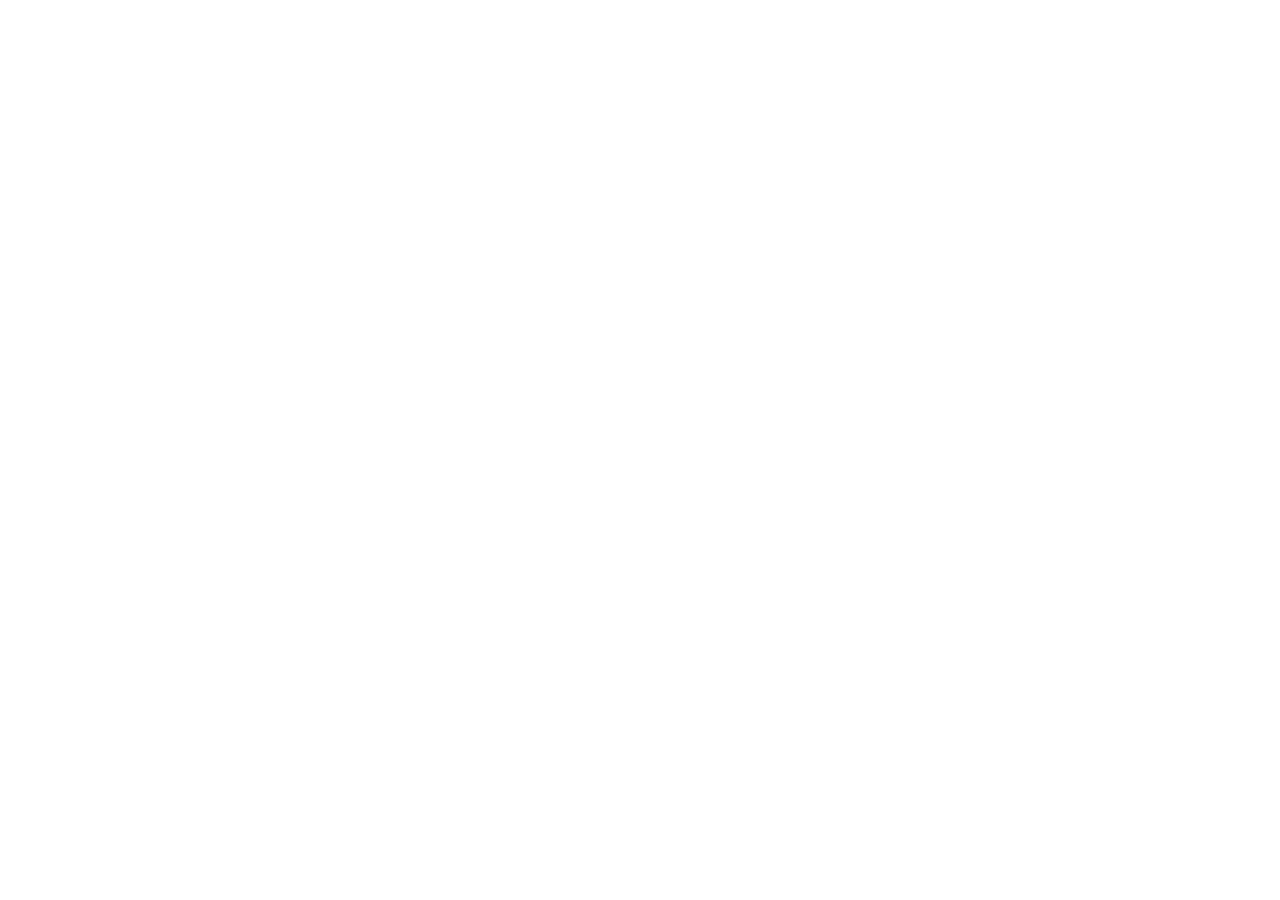
==== commit 9ce1c4d7: "Add files via upload" ====
--- a/index.html
+++ b/index.html
@@ -1,6 +1,42 @@
 <!doctype html>
 <html>
 <head>
+
+<script>
+(function() {
+  const targetHash = "03ac674216f3e15c761ee1a5e255f067953623c8b388b4459e13f978d7c846f4";
+
+  // パスワードチェックの関数
+  async function checkPassword() {
+    let authenticated = false;
+
+    while (!authenticated) {
+      const input = prompt("パスワードを入力してください：");
+
+      if (input === null) {
+        window.location.href = "https://google.com";
+        return;
+      }
+
+      const msgBuffer = new TextEncoder().encode(input);
+      const hashBuffer = await crypto.subtle.digest('SHA-256', msgBuffer);
+      const hashArray = Array.from(new Uint8Array(hashBuffer));
+      const hashHex = hashArray.map(b => b.toString(16).padStart(2, '0')).join('');
+
+      if (hashHex === targetHash) {
+        authenticated = true;
+        alert("認証に成功しました！");
+      } else {
+        alert("パスワードが違います。");
+      }
+    }
+  }
+
+  checkPassword();
+})();
+</script>
+	
+	
 <meta charset="UTF-8">
 <meta name="viewport" content="width=device-width, initial-scale=1.0">
 <link rel="stylesheet" href="css/style.css">
--- a/css/style.css
+++ b/css/style.css
@@ -34,6 +34,7 @@
 .lp_wrap img {
     max-width: 100%;
     width: 100%;
+	height: auto;
     margin: 0;
     display: block;
 }
